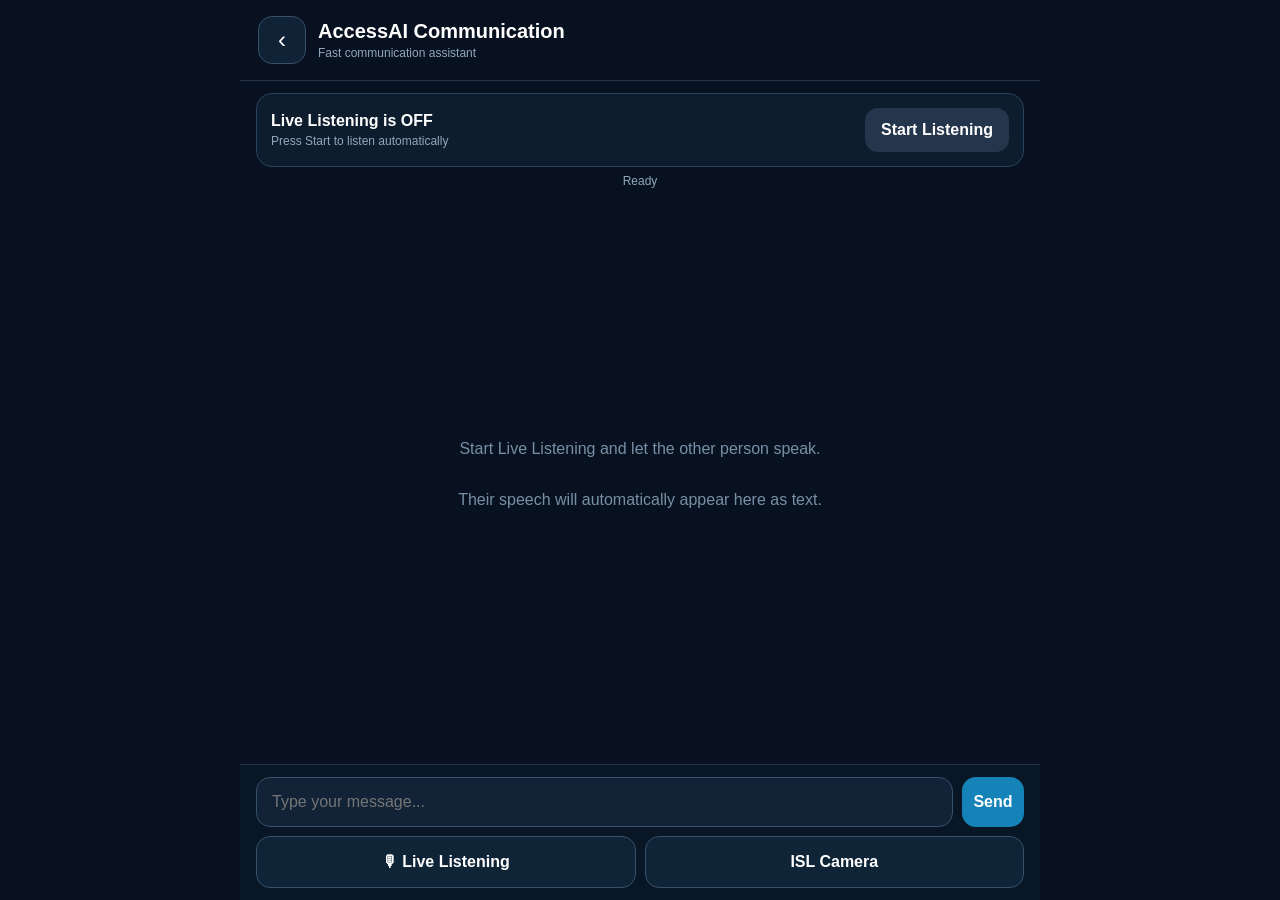
==== communication.html @ 7a6510b7 "Create communication.html" ====
<!DOCTYPE html><html lang="en"><head><meta charset="UTF-8"><meta name="viewport" content="width=device-width,initial-scale=1,maximum-scale=1,user-scalable=no"><meta name="theme-color" content="#07111f"><title>AccessAI Communication</title><style>*{box-sizing:border-box}body{margin:0;background:#07111f;color:#fff;font-family:Arial,sans-serif;height:100vh;overflow:hidden}button,input{font:inherit}button{cursor:pointer}.app{height:100vh;display:flex;flex-direction:column;max-width:800px;margin:auto}.top{padding:16px 18px;border-bottom:1px solid #24364b;display:flex;align-items:center;gap:12px}.back{width:48px;height:48px;border:1px solid #38506a;border-radius:14px;background:#102235;color:#fff;font-size:24px}.title{font-size:20px;font-weight:700}.sub{font-size:12px;color:#91a7bb;margin-top:3px}.live{margin:12px 16px 0;padding:14px;border-radius:16px;background:#0d1d2d;border:1px solid #29435d;display:flex;align-items:center;justify-content:space-between;gap:12px}.liveText{font-weight:700}.state{font-size:12px;color:#91a7bb;margin-top:4px}.liveBtn{border:0;border-radius:13px;padding:13px 16px;background:#166534;color:#fff;font-weight:700;min-width:115px}.liveBtn.off{background:#24364b}.chat{flex:1;overflow-y:auto;padding:16px}.empty{text-align:center;color:#7890a6;margin-top:25vh;line-height:1.6}.msg{max-width:88%;margin:0 0 14px;padding:13px 15px;border-radius:17px;line-height:1.5;font-size:16px;word-wrap:break-word}.me{margin-left:auto;background:#155e75;border-bottom-right-radius:5px}.other{margin-right:auto;background:#172a3d;border-bottom-left-radius:5px}.label{font-size:11px;color:#a9bbca;margin-bottom:4px;font-weight:700}.time{font-size:10px;color:#8ca0b2;margin-top:6px}.typing{padding:12px 16px;border-top:1px solid #24364b;background:#091625}.row{display:flex;gap:9px}.input{flex:1;min-width:0;background:#122337;color:#fff;border:1px solid #35516b;border-radius:14px;padding:15px;outline:0}.input:focus{border-color:#67c7ff}.send{width:62px;border:0;border-radius:14px;background:#1683b8;color:#fff;font-weight:700}.tools{display:grid;grid-template-columns:1fr 1fr;gap:9px;margin-top:9px}.tool{min-height:52px;border:1px solid #35516b;background:#102438;color:#fff;border-radius:14px;font-weight:700}.tool:active,.back:active,.liveBtn:active,.send:active{transform:scale(.98)}.camera{display:none;position:absolute;inset:0;background:#030912;z-index:5;flex-direction:column}.camera.show{display:flex}.camtop{padding:15px;display:flex;justify-content:space-between;align-items:center;background:#07111f}.camtitle{font-weight:700}.close{border:1px solid #536a80;background:#17283a;color:#fff;border-radius:12px;padding:11px 15px}.videoBox{flex:1;display:flex;align-items:center;justify-content:center;overflow:hidden;position:relative}.video{width:100%;height:100%;object-fit:cover}.guide{position:absolute;border:2px solid rgba(255,255,255,.75);width:70%;height:60%;border-radius:25px;pointer-events:none}.caminfo{padding:15px;background:#07111f;color:#b6c5d2;font-size:13px;line-height:1.5}.camActions{display:flex;gap:9px;margin-top:10px}.camActions button{flex:1;padding:14px;border-radius:12px;border:1px solid #38516a;background:#13263a;color:#fff;font-weight:700}.status{padding:7px 16px;font-size:12px;color:#91a7bb;text-align:center}.sr{position:absolute;width:1px;height:1px;padding:0;margin:-1px;overflow:hidden;clip:rect(0,0,0,0);white-space:nowrap;border:0}@media(max-width:500px){.msg{max-width:94%}.live{margin-left:10px;margin-right:10px}.chat{padding:12px}.typing{padding:10px}.tools{grid-template-columns:1fr 1fr}.liveBtn{min-width:105px;padding:12px 10px}}</style></head><body><main class="app"><header class="top"><button class="back" aria-label="Return to AccessAI" onclick="goBack()">‹</button><div><div class="title">AccessAI Communication</div><div class="sub">Fast communication assistant</div></div></header><section class="live"><div><div class="liveText" id="liveTitle">Live Listening is OFF</div><div class="state" id="state">Press Start to listen automatically</div></div><button class="liveBtn off" id="liveBtn" onclick="toggleLive()">Start Listening</button></section><div class="status" id="status" aria-live="polite">Ready</div><section class="chat" id="chat" aria-live="polite"><div class="empty" id="empty">Start Live Listening and let the other person speak.<br><br>Their speech will automatically appear here as text.</div></section><section class="typing"><div class="row"><label class="sr" for="message">Type your message</label><input class="input" id="message" placeholder="Type your message..." autocomplete="off"><button class="send" onclick="sendMessage()">Send</button></div><div class="tools"><button class="tool" onclick="startLive()">🎙 Live Listening</button><button class="tool" onclick="openISL()">ISL Camera</button></div></section></main><section class="camera" id="camera"><div class="camtop"><div class="camtitle">ISL Sign Language</div><button class="close" onclick="closeISL()">Close</button></div><div class="videoBox"><video id="video" class="video" autoplay muted playsinline></video><div class="guide"></div></div><div class="caminfo" id="islInfo">Show your Indian Sign Language clearly inside the guide. A connected ISL recognition model can convert the signs into text and speech.</div><div class="camActions"><button onclick="captureISL()">Recognize Sign</button><button onclick="closeISL()">Stop Camera</button></div></section><script>const chat=document.getElementById("chat"),empty=document.getElementById("empty"),message=document.getElementById("message"),liveBtn=document.getElementById("liveBtn"),liveTitle=document.getElementById("liveTitle"),state=document.getElementById("state"),statusEl=document.getElementById("status"),camera=document.getElementById("camera"),video=document.getElementById("video"),islInfo=document.getElementById("islInfo");let recognition=null,listening=false,starting=false,speaking=false,stream=null;const SpeechRecognition=window.SpeechRecognition||window.webkitSpeechRecognition;function status(t){statusEl.textContent=t;state.textContent=t}function speak(text){if(!text)return;speaking=true;if(recognition)try{recognition.stop()}catch(e){}window.speechSynthesis.cancel();const u=new SpeechSynthesisUtterance(text);u.lang="en-IN";u.rate=1;u.pitch=1;u.onend=()=>{speaking=false;if(listening)startRecognition()};u.onerror=()=>{speaking=false;if(listening)startRecognition()};window.speechSynthesis.speak(u)}function addMessage(text,type){if(!text.trim())return;if(empty)empty.remove();const box=document.createElement("div");box.className="msg "+(type==="me"?"me":"other");const label=document.createElement("div");label.className="label";label.textContent=type==="me"?"YOU":"OTHER PERSON";const body=document.createElement("div");body.textContent=text;const time=document.createElement("div");time.className="time";time.textContent=new Date().toLocaleTimeString("en-IN",{hour:"numeric",minute:"2-digit"});box.append(label,body,time);chat.appendChild(box);chat.scrollTop=chat.scrollHeight}function sendMessage(){const text=message.value.trim();if(!text)return;message.value="";addMessage(text,"me");status("Speaking your message...");speak(text)}message.addEventListener("keydown",e=>{if(e.key==="Enter"){e.preventDefault();sendMessage()}});function setupRecognition(){if(!SpeechRecognition){status("Speech recognition is not supported in this browser.");return false}recognition=new SpeechRecognition();recognition.lang="en-IN";recognition.continuous=true;recognition.interimResults=false;recognition.maxAlternatives=1;recognition.onstart=()=>{starting=false;if(!speaking){status("Listening...");liveTitle.textContent="Live Listening is ON";liveBtn.textContent="Stop Listening";liveBtn.classList.remove("off")}};recognition.onresult=e=>{for(let i=e.resultIndex;i<e.results.length;i++){if(e.results[i].isFinal){const text=e.results[i][0].transcript.trim();if(text&&!speaking){addMessage(text,"other");status("Message received");setTimeout(()=>{if(listening&&!speaking)startRecognition()},250)}}}};recognition.onerror=e=>{starting=false;if(e.error==="not-allowed"||e.error==="service-not-allowed"){listening=false;liveBtn.textContent="Start Listening";liveBtn.classList.add("off");liveTitle.textContent="Live Listening is OFF";status("Microphone permission is required")}else if(listening&&!speaking){setTimeout(startRecognition,500)}};recognition.onend=()=>{starting=false;if(listening&&!speaking)setTimeout(startRecognition,250)}}function startRecognition(){if(!listening||speaking||starting)return;if(!recognition&& !setupRecognition())return;starting=true;try{recognition.start()}catch(e){starting=false}}function startLive(){listening=true;liveTitle.textContent="Live Listening is ON";liveBtn.textContent="Stop Listening";liveBtn.classList.remove("off");status("Starting microphone...");startRecognition()}function stopLive(){listening=false;starting=false;try{if(recognition)recognition.stop()}catch(e){}liveTitle.textContent="Live Listening is OFF";liveBtn.textContent="Start Listening";liveBtn.classList.add("off");status("Listening stopped")}function toggleLive(){if(listening)stopLive();else startLive()}function openISL(){if(listening)stopLive();camera.classList.add("show");islInfo.textContent="Starting camera...";navigator.mediaDevices&&navigator.mediaDevices.getUserMedia?navigator.mediaDevices.getUserMedia({video:{facingMode:"user"},audio:false}).then(s=>{stream=s;video.srcObject=s;islInfo.textContent="Camera ready. Show your ISL sign clearly inside the guide."}).catch(()=>{islInfo.textContent="Camera permission was denied or the camera is unavailable."}):islInfo.textContent="Camera is not supported on this device."}function closeISL(){camera.classList.remove("show");if(stream){stream.getTracks().forEach(t=>t.stop());stream=null}video.srcObject=null}function captureISL(){islInfo.textContent="ISL recognition model is not connected yet. Connect your trained ISL model/API to convert the camera sign into text.";speak("The ISL camera is ready, but the sign language recognition model needs to be connected.");}function goBack(){if(listening)stopLive();if(stream)closeISL();if(history.length>1)history.back();else window.location.href="index.html"}let touchX=0;document.addEventListener("touchstart",e=>{touchX=e.changedTouches[0].screenX},{passive:true});document.addEventListener("touchend",e=>{const x=e.changedTouches[0].screenX;if(x-touchX>100)goBack()},{passive:true});window.addEventListener("beforeunload",()=>{if(stream)stream.getTracks().forEach(t=>t.stop());if(recognition)try{recognition.stop()}catch(e){}});</script></body></html>
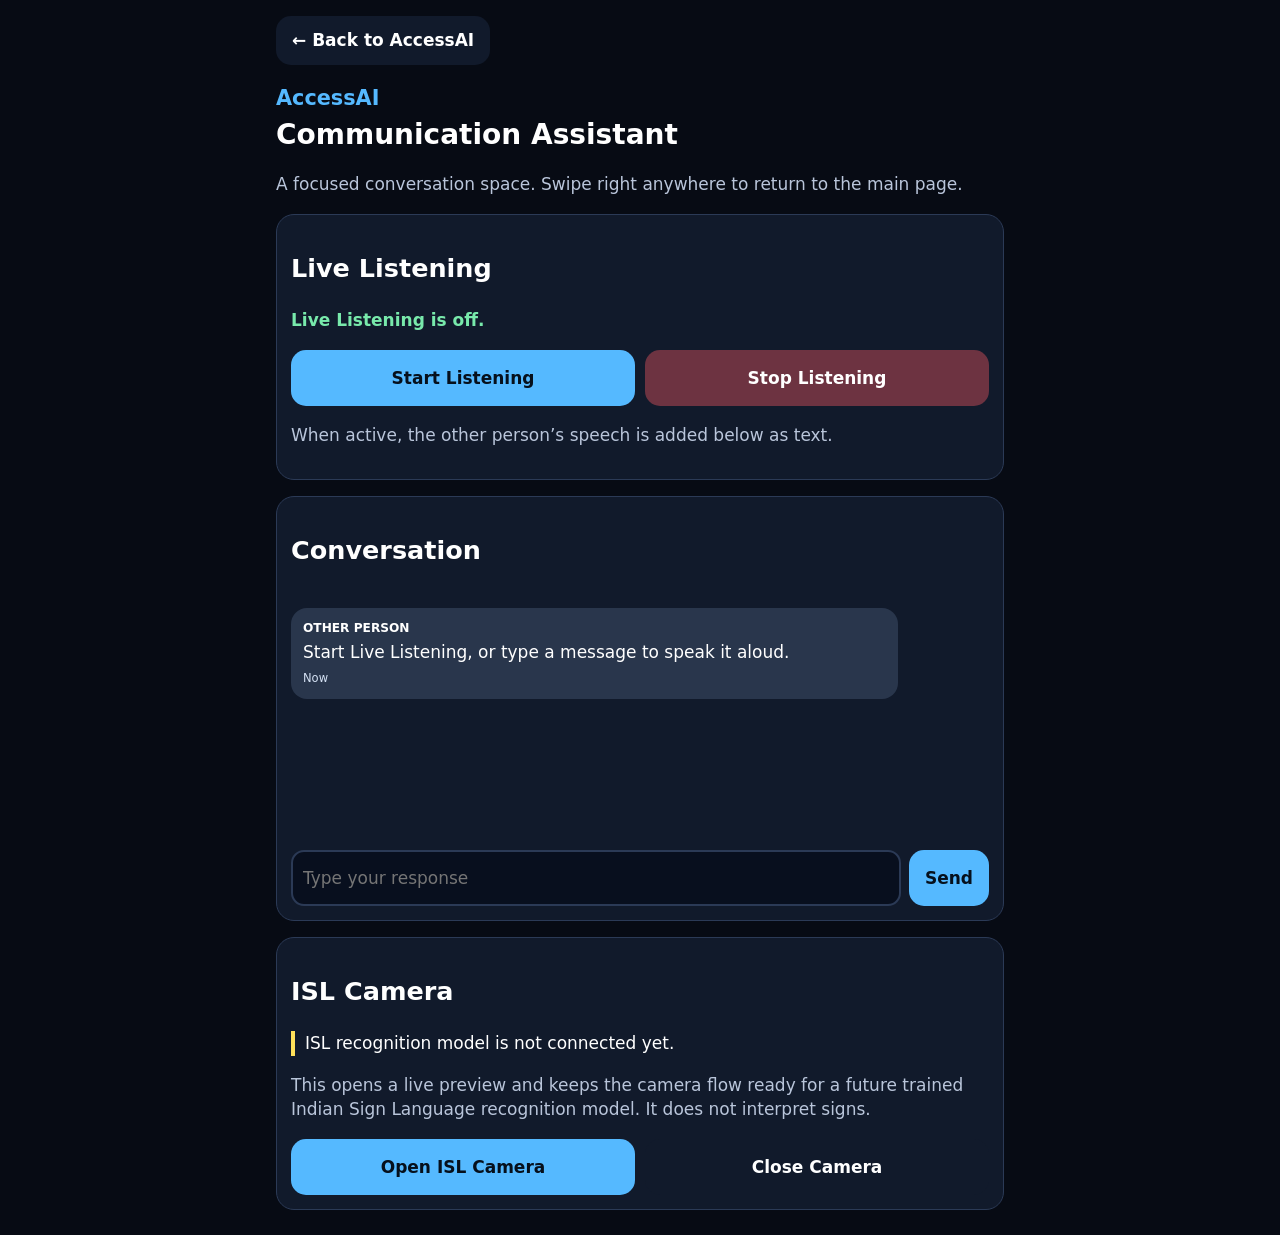
==== commit 56faa424: "Update communication.html" ====
--- a/communication.html
+++ b/communication.html
@@ -1 +1,401 @@
-<!DOCTYPE html><html lang="en"><head><meta charset="UTF-8"><meta name="viewport" content="width=device-width,initial-scale=1,maximum-scale=1,user-scalable=no"><meta name="theme-color" content="#07111f"><title>AccessAI Communication</title><style>*{box-sizing:border-box}body{margin:0;background:#07111f;color:#fff;font-family:Arial,sans-serif;height:100vh;overflow:hidden}button,input{font:inherit}button{cursor:pointer}.app{height:100vh;display:flex;flex-direction:column;max-width:800px;margin:auto}.top{padding:16px 18px;border-bottom:1px solid #24364b;display:flex;align-items:center;gap:12px}.back{width:48px;height:48px;border:1px solid #38506a;border-radius:14px;background:#102235;color:#fff;font-size:24px}.title{font-size:20px;font-weight:700}.sub{font-size:12px;color:#91a7bb;margin-top:3px}.live{margin:12px 16px 0;padding:14px;border-radius:16px;background:#0d1d2d;border:1px solid #29435d;display:flex;align-items:center;justify-content:space-between;gap:12px}.liveText{font-weight:700}.state{font-size:12px;color:#91a7bb;margin-top:4px}.liveBtn{border:0;border-radius:13px;padding:13px 16px;background:#166534;color:#fff;font-weight:700;min-width:115px}.liveBtn.off{background:#24364b}.chat{flex:1;overflow-y:auto;padding:16px}.empty{text-align:center;color:#7890a6;margin-top:25vh;line-height:1.6}.msg{max-width:88%;margin:0 0 14px;padding:13px 15px;border-radius:17px;line-height:1.5;font-size:16px;word-wrap:break-word}.me{margin-left:auto;background:#155e75;border-bottom-right-radius:5px}.other{margin-right:auto;background:#172a3d;border-bottom-left-radius:5px}.label{font-size:11px;color:#a9bbca;margin-bottom:4px;font-weight:700}.time{font-size:10px;color:#8ca0b2;margin-top:6px}.typing{padding:12px 16px;border-top:1px solid #24364b;background:#091625}.row{display:flex;gap:9px}.input{flex:1;min-width:0;background:#122337;color:#fff;border:1px solid #35516b;border-radius:14px;padding:15px;outline:0}.input:focus{border-color:#67c7ff}.send{width:62px;border:0;border-radius:14px;background:#1683b8;color:#fff;font-weight:700}.tools{display:grid;grid-template-columns:1fr 1fr;gap:9px;margin-top:9px}.tool{min-height:52px;border:1px solid #35516b;background:#102438;color:#fff;border-radius:14px;font-weight:700}.tool:active,.back:active,.liveBtn:active,.send:active{transform:scale(.98)}.camera{display:none;position:absolute;inset:0;background:#030912;z-index:5;flex-direction:column}.camera.show{display:flex}.camtop{padding:15px;display:flex;justify-content:space-between;align-items:center;background:#07111f}.camtitle{font-weight:700}.close{border:1px solid #536a80;background:#17283a;color:#fff;border-radius:12px;padding:11px 15px}.videoBox{flex:1;display:flex;align-items:center;justify-content:center;overflow:hidden;position:relative}.video{width:100%;height:100%;object-fit:cover}.guide{position:absolute;border:2px solid rgba(255,255,255,.75);width:70%;height:60%;border-radius:25px;pointer-events:none}.caminfo{padding:15px;background:#07111f;color:#b6c5d2;font-size:13px;line-height:1.5}.camActions{display:flex;gap:9px;margin-top:10px}.camActions button{flex:1;padding:14px;border-radius:12px;border:1px solid #38516a;background:#13263a;color:#fff;font-weight:700}.status{padding:7px 16px;font-size:12px;color:#91a7bb;text-align:center}.sr{position:absolute;width:1px;height:1px;padding:0;margin:-1px;overflow:hidden;clip:rect(0,0,0,0);white-space:nowrap;border:0}@media(max-width:500px){.msg{max-width:94%}.live{margin-left:10px;margin-right:10px}.chat{padding:12px}.typing{padding:10px}.tools{grid-template-columns:1fr 1fr}.liveBtn{min-width:105px;padding:12px 10px}}</style></head><body><main class="app"><header class="top"><button class="back" aria-label="Return to AccessAI" onclick="goBack()">‹</button><div><div class="title">AccessAI Communication</div><div class="sub">Fast communication assistant</div></div></header><section class="live"><div><div class="liveText" id="liveTitle">Live Listening is OFF</div><div class="state" id="state">Press Start to listen automatically</div></div><button class="liveBtn off" id="liveBtn" onclick="toggleLive()">Start Listening</button></section><div class="status" id="status" aria-live="polite">Ready</div><section class="chat" id="chat" aria-live="polite"><div class="empty" id="empty">Start Live Listening and let the other person speak.<br><br>Their speech will automatically appear here as text.</div></section><section class="typing"><div class="row"><label class="sr" for="message">Type your message</label><input class="input" id="message" placeholder="Type your message..." autocomplete="off"><button class="send" onclick="sendMessage()">Send</button></div><div class="tools"><button class="tool" onclick="startLive()">🎙 Live Listening</button><button class="tool" onclick="openISL()">ISL Camera</button></div></section></main><section class="camera" id="camera"><div class="camtop"><div class="camtitle">ISL Sign Language</div><button class="close" onclick="closeISL()">Close</button></div><div class="videoBox"><video id="video" class="video" autoplay muted playsinline></video><div class="guide"></div></div><div class="caminfo" id="islInfo">Show your Indian Sign Language clearly inside the guide. A connected ISL recognition model can convert the signs into text and speech.</div><div class="camActions"><button onclick="captureISL()">Recognize Sign</button><button onclick="closeISL()">Stop Camera</button></div></section><script>const chat=document.getElementById("chat"),empty=document.getElementById("empty"),message=document.getElementById("message"),liveBtn=document.getElementById("liveBtn"),liveTitle=document.getElementById("liveTitle"),state=document.getElementById("state"),statusEl=document.getElementById("status"),camera=document.getElementById("camera"),video=document.getElementById("video"),islInfo=document.getElementById("islInfo");let recognition=null,listening=false,starting=false,speaking=false,stream=null;const SpeechRecognition=window.SpeechRecognition||window.webkitSpeechRecognition;function status(t){statusEl.textContent=t;state.textContent=t}function speak(text){if(!text)return;speaking=true;if(recognition)try{recognition.stop()}catch(e){}window.speechSynthesis.cancel();const u=new SpeechSynthesisUtterance(text);u.lang="en-IN";u.rate=1;u.pitch=1;u.onend=()=>{speaking=false;if(listening)startRecognition()};u.onerror=()=>{speaking=false;if(listening)startRecognition()};window.speechSynthesis.speak(u)}function addMessage(text,type){if(!text.trim())return;if(empty)empty.remove();const box=document.createElement("div");box.className="msg "+(type==="me"?"me":"other");const label=document.createElement("div");label.className="label";label.textContent=type==="me"?"YOU":"OTHER PERSON";const body=document.createElement("div");body.textContent=text;const time=document.createElement("div");time.className="time";time.textContent=new Date().toLocaleTimeString("en-IN",{hour:"numeric",minute:"2-digit"});box.append(label,body,time);chat.appendChild(box);chat.scrollTop=chat.scrollHeight}function sendMessage(){const text=message.value.trim();if(!text)return;message.value="";addMessage(text,"me");status("Speaking your message...");speak(text)}message.addEventListener("keydown",e=>{if(e.key==="Enter"){e.preventDefault();sendMessage()}});function setupRecognition(){if(!SpeechRecognition){status("Speech recognition is not supported in this browser.");return false}recognition=new SpeechRecognition();recognition.lang="en-IN";recognition.continuous=true;recognition.interimResults=false;recognition.maxAlternatives=1;recognition.onstart=()=>{starting=false;if(!speaking){status("Listening...");liveTitle.textContent="Live Listening is ON";liveBtn.textContent="Stop Listening";liveBtn.classList.remove("off")}};recognition.onresult=e=>{for(let i=e.resultIndex;i<e.results.length;i++){if(e.results[i].isFinal){const text=e.results[i][0].transcript.trim();if(text&&!speaking){addMessage(text,"other");status("Message received");setTimeout(()=>{if(listening&&!speaking)startRecognition()},250)}}}};recognition.onerror=e=>{starting=false;if(e.error==="not-allowed"||e.error==="service-not-allowed"){listening=false;liveBtn.textContent="Start Listening";liveBtn.classList.add("off");liveTitle.textContent="Live Listening is OFF";status("Microphone permission is required")}else if(listening&&!speaking){setTimeout(startRecognition,500)}};recognition.onend=()=>{starting=false;if(listening&&!speaking)setTimeout(startRecognition,250)}}function startRecognition(){if(!listening||speaking||starting)return;if(!recognition&& !setupRecognition())return;starting=true;try{recognition.start()}catch(e){starting=false}}function startLive(){listening=true;liveTitle.textContent="Live Listening is ON";liveBtn.textContent="Stop Listening";liveBtn.classList.remove("off");status("Starting microphone...");startRecognition()}function stopLive(){listening=false;starting=false;try{if(recognition)recognition.stop()}catch(e){}liveTitle.textContent="Live Listening is OFF";liveBtn.textContent="Start Listening";liveBtn.classList.add("off");status("Listening stopped")}function toggleLive(){if(listening)stopLive();else startLive()}function openISL(){if(listening)stopLive();camera.classList.add("show");islInfo.textContent="Starting camera...";navigator.mediaDevices&&navigator.mediaDevices.getUserMedia?navigator.mediaDevices.getUserMedia({video:{facingMode:"user"},audio:false}).then(s=>{stream=s;video.srcObject=s;islInfo.textContent="Camera ready. Show your ISL sign clearly inside the guide."}).catch(()=>{islInfo.textContent="Camera permission was denied or the camera is unavailable."}):islInfo.textContent="Camera is not supported on this device."}function closeISL(){camera.classList.remove("show");if(stream){stream.getTracks().forEach(t=>t.stop());stream=null}video.srcObject=null}function captureISL(){islInfo.textContent="ISL recognition model is not connected yet. Connect your trained ISL model/API to convert the camera sign into text.";speak("The ISL camera is ready, but the sign language recognition model needs to be connected.");}function goBack(){if(listening)stopLive();if(stream)closeISL();if(history.length>1)history.back();else window.location.href="index.html"}let touchX=0;document.addEventListener("touchstart",e=>{touchX=e.changedTouches[0].screenX},{passive:true});document.addEventListener("touchend",e=>{const x=e.changedTouches[0].screenX;if(x-touchX>100)goBack()},{passive:true});window.addEventListener("beforeunload",()=>{if(stream)stream.getTracks().forEach(t=>t.stop());if(recognition)try{recognition.stop()}catch(e){}});</script></body></html>+<!doctype html>
+<html lang="en">
+<head>
+  <meta charset="utf-8">
+  <meta name="viewport" content="width=device-width,initial-scale=1,viewport-fit=cover">
+  <meta name="theme-color" content="#070b14">
+  <title>Communication Assistant — AccessAI</title>
+
+  <style>
+    :root{
+      --bg:#070b14;--panel:#111a2b;--line:#2b3a56;--text:#fff;
+      --muted:#b9c5da;--blue:#55b9ff;--focus:#ffe15a;
+      --you:#165e91;--other:#29364c
+    }
+    *{box-sizing:border-box}
+    body{
+      margin:0;background:var(--bg);color:var(--text);
+      font:17px/1.45 system-ui,sans-serif
+    }
+    .app{
+      max-width:760px;margin:auto;
+      padding:max(16px,env(safe-area-inset-top)) 16px 25px
+    }
+    button,input{font:inherit}
+    button{
+      min-height:56px;border:2px solid transparent;border-radius:15px;
+      background:var(--panel);color:#fff;padding:10px 14px;font-weight:750
+    }
+    button:focus-visible,input:focus-visible{
+      outline:4px solid var(--focus);outline-offset:3px
+    }
+    .back{min-height:46px}
+    .brand{
+      font-size:1.3rem;font-weight:900;color:var(--blue);margin:18px 0 2px
+    }
+    h1{font-size:1.75rem;margin:0}
+    .hint{color:var(--muted)}
+    .panel{
+      background:var(--panel);border:1px solid var(--line);
+      border-radius:18px;padding:14px;margin-top:16px
+    }
+    .row{display:flex;gap:10px}
+    .row button{flex:1}
+    .primary{background:var(--blue);color:#06101c}
+    .stop{background:#6d3341}
+    .chat{
+      min-height:260px;max-height:48vh;overflow:auto;padding:8px 0
+    }
+    .bubble{
+      max-width:87%;padding:12px;margin:10px 0;border-radius:16px
+    }
+    .other{background:var(--other);margin-right:auto}
+    .you{background:var(--you);margin-left:auto}
+    .who{
+      display:block;font-size:.76rem;font-weight:900;margin-bottom:3px
+    }
+    .when{
+      display:block;font-size:.72rem;color:#d4e1f3;margin-top:5px
+    }
+    .compose{display:flex;gap:8px}
+    .compose input{
+      min-width:0;flex:1;min-height:56px;border:2px solid var(--line);
+      border-radius:13px;background:#080f1e;color:#fff;padding:10px
+    }
+    .compose button{background:var(--blue);color:#06101c}
+    .hide{display:none!important}
+    .camera{
+      width:100%;max-height:390px;object-fit:cover;
+      background:#000;border-radius:14px
+    }
+    .guide{position:relative}
+    .guide:after{
+      content:"Show hands inside this guide";
+      position:absolute;inset:15% 17%;border:3px dashed #ffe15a;
+      border-radius:12px;display:grid;place-items:end center;
+      padding:8px;color:#ffe15a;font-weight:800;pointer-events:none
+    }
+    .note{
+      border-left:4px solid #ffe15a;padding-left:10px;color:#fff
+    }
+    .status{color:#78e9ab;font-weight:750}
+  </style>
+</head>
+
+<body>
+  <main class="app">
+    <button
+      class="back"
+      id="back"
+      aria-label="Back to AccessAI main page"
+    >
+      ← Back to AccessAI
+    </button>
+
+    <div class="brand">AccessAI</div>
+    <h1>Communication Assistant</h1>
+
+    <p class="hint">
+      A focused conversation space. Swipe right anywhere to return to the main page.
+    </p>
+
+    <section class="panel">
+      <h2>Live Listening</h2>
+
+      <p id="listenStatus" class="status" role="status" aria-live="polite">
+        Live Listening is off.
+      </p>
+
+      <div class="row">
+        <button id="start" class="primary">Start Listening</button>
+        <button id="stop" class="stop">Stop Listening</button>
+      </div>
+
+      <p class="hint">
+        When active, the other person’s speech is added below as text.
+      </p>
+    </section>
+
+    <section class="panel">
+      <h2>Conversation</h2>
+
+      <div
+        id="chat"
+        class="chat"
+        aria-live="polite"
+        aria-label="Conversation messages"
+      >
+        <div class="bubble other">
+          <span class="who">OTHER PERSON</span>
+          Start Live Listening, or type a message to speak it aloud.
+          <span class="when">Now</span>
+        </div>
+      </div>
+
+      <div class="compose">
+        <input
+          id="message"
+          placeholder="Type your response"
+          aria-label="Type your response"
+        >
+        <button id="send">Send</button>
+      </div>
+    </section>
+
+    <section class="panel">
+      <h2>ISL Camera</h2>
+
+      <p class="note">ISL recognition model is not connected yet.</p>
+
+      <p class="hint">
+        This opens a live preview and keeps the camera flow ready for a future
+        trained Indian Sign Language recognition model. It does not interpret signs.
+      </p>
+
+      <div class="row">
+        <button id="openCam" class="primary">Open ISL Camera</button>
+        <button id="closeCam">Close Camera</button>
+      </div>
+
+      <div id="guide" class="guide hide">
+        <video
+          id="camera"
+          class="camera"
+          autoplay
+          muted
+          playsinline
+          aria-label="ISL camera preview"
+        ></video>
+      </div>
+    </section>
+  </main>
+
+  <script>
+    const $ = id => document.getElementById(id);
+
+    let recognition;
+    let liveListening = false;
+    let cameraStream;
+    let startSwipeX = 0;
+    let speaking = false;
+
+    function getTimeStamp() {
+      return new Intl.DateTimeFormat("en-IN", {
+        hour: "numeric",
+        minute: "2-digit"
+      }).format(new Date());
+    }
+
+    function addMessage(person, text) {
+      const bubble = document.createElement("div");
+
+      bubble.className =
+        "bubble " + (person === "YOU" ? "you" : "other");
+
+      bubble.innerHTML =
+        '<span class="who">' + person + "</span>";
+
+      const messageText = document.createElement("span");
+      messageText.textContent = text;
+
+      const time = document.createElement("span");
+      time.className = "when";
+      time.textContent = getTimeStamp();
+
+      bubble.append(messageText);
+      bubble.append(time);
+
+      $("chat").append(bubble);
+      $("chat").scrollTop = $("chat").scrollHeight;
+    }
+
+    function setListeningStatus(text) {
+      $("listenStatus").textContent = text;
+    }
+
+    function startListening() {
+      const SpeechRecognition =
+        window.SpeechRecognition || window.webkitSpeechRecognition;
+
+      if (!SpeechRecognition) {
+        setListeningStatus(
+          "Speech recognition is not supported. Use Chrome on Android."
+        );
+        return;
+      }
+
+      if (speaking) {
+        return;
+      }
+
+      recognition = new SpeechRecognition();
+      recognition.lang = "en-IN";
+      recognition.continuous = true;
+      recognition.interimResults = false;
+
+      recognition.onstart = () => {
+        liveListening = true;
+        setListeningStatus("Live Listening is on. Listening now.");
+      };
+
+      recognition.onresult = event => {
+        for (
+          let index = event.resultIndex;
+          index < event.results.length;
+          index++
+        ) {
+          if (event.results[index].isFinal) {
+            addMessage(
+              "OTHER PERSON",
+              event.results[index][0].transcript
+            );
+          }
+        }
+      };
+
+      recognition.onerror = event => {
+        if (event.error === "not-allowed") {
+          liveListening = false;
+
+          setListeningStatus(
+            "Microphone permission was denied. Allow it in browser settings."
+          );
+        } else {
+          setListeningStatus(
+            "Listening error: " + event.error + "."
+          );
+        }
+      };
+
+      recognition.onend = () => {
+        if (liveListening && !speaking) {
+          setTimeout(() => {
+            try {
+              recognition.start();
+            } catch {}
+          }, 350);
+        }
+      };
+
+      recognition.start();
+    }
+
+    function stopListening() {
+      liveListening = false;
+
+      if (recognition) {
+        recognition.stop();
+      }
+
+      setListeningStatus("Live Listening is off.");
+    }
+
+    function sendMessage() {
+      const text = $("message").value.trim();
+
+      if (!text) {
+        return;
+      }
+
+      addMessage("YOU", text);
+      $("message").value = "";
+
+      const shouldResumeListening = liveListening;
+
+      if (shouldResumeListening && recognition) {
+        recognition.abort();
+      }
+
+      speaking = true;
+      setListeningStatus("Speaking your message.");
+
+      speechSynthesis.cancel();
+
+      const utterance = new SpeechSynthesisUtterance(text);
+      utterance.rate = 0.9;
+
+      utterance.onend = () => {
+        speaking = false;
+
+        if (shouldResumeListening) {
+          setListeningStatus("Live Listening is on. Listening now.");
+          startListening();
+        } else {
+          setListeningStatus(
+            "Message spoken. Live Listening is off."
+          );
+        }
+      };
+
+      utterance.onerror = utterance.onend;
+
+      speechSynthesis.speak(utterance);
+    }
+
+    async function openISLCamera() {
+      try {
+        cameraStream = await navigator.mediaDevices.getUserMedia({
+          video: {
+            facingMode: {
+              ideal: "environment"
+            }
+          },
+          audio: false
+        });
+
+        $("camera").srcObject = cameraStream;
+        $("guide").classList.remove("hide");
+      } catch {
+        setListeningStatus(
+          "Camera could not open. Allow camera permission and use HTTPS."
+        );
+      }
+    }
+
+    function closeISLCamera() {
+      if (cameraStream) {
+        cameraStream.getTracks().forEach(track => track.stop());
+      }
+
+      cameraStream = null;
+      $("guide").classList.add("hide");
+    }
+
+    $("back").onclick = () => {
+      window.location.href = "index.html";
+    };
+
+    $("start").onclick = startListening;
+    $("stop").onclick = stopListening;
+    $("send").onclick = sendMessage;
+    $("openCam").onclick = openISLCamera;
+    $("closeCam").onclick = closeISLCamera;
+
+    $("message").onkeydown = event => {
+      if (event.key === "Enter") {
+        sendMessage();
+      }
+    };
+
+    document.addEventListener(
+      "touchstart",
+      event => {
+        startSwipeX = event.changedTouches[0].screenX;
+      },
+      { passive: true }
+    );
+
+    document.addEventListener(
+      "touchend",
+      event => {
+        const endSwipeX = event.changedTouches[0].screenX;
+
+        if (endSwipeX - startSwipeX > 90) {
+          window.location.href = "index.html";
+        }
+      },
+      { passive: true }
+    );
+  </script>
+</body>
+</html>
